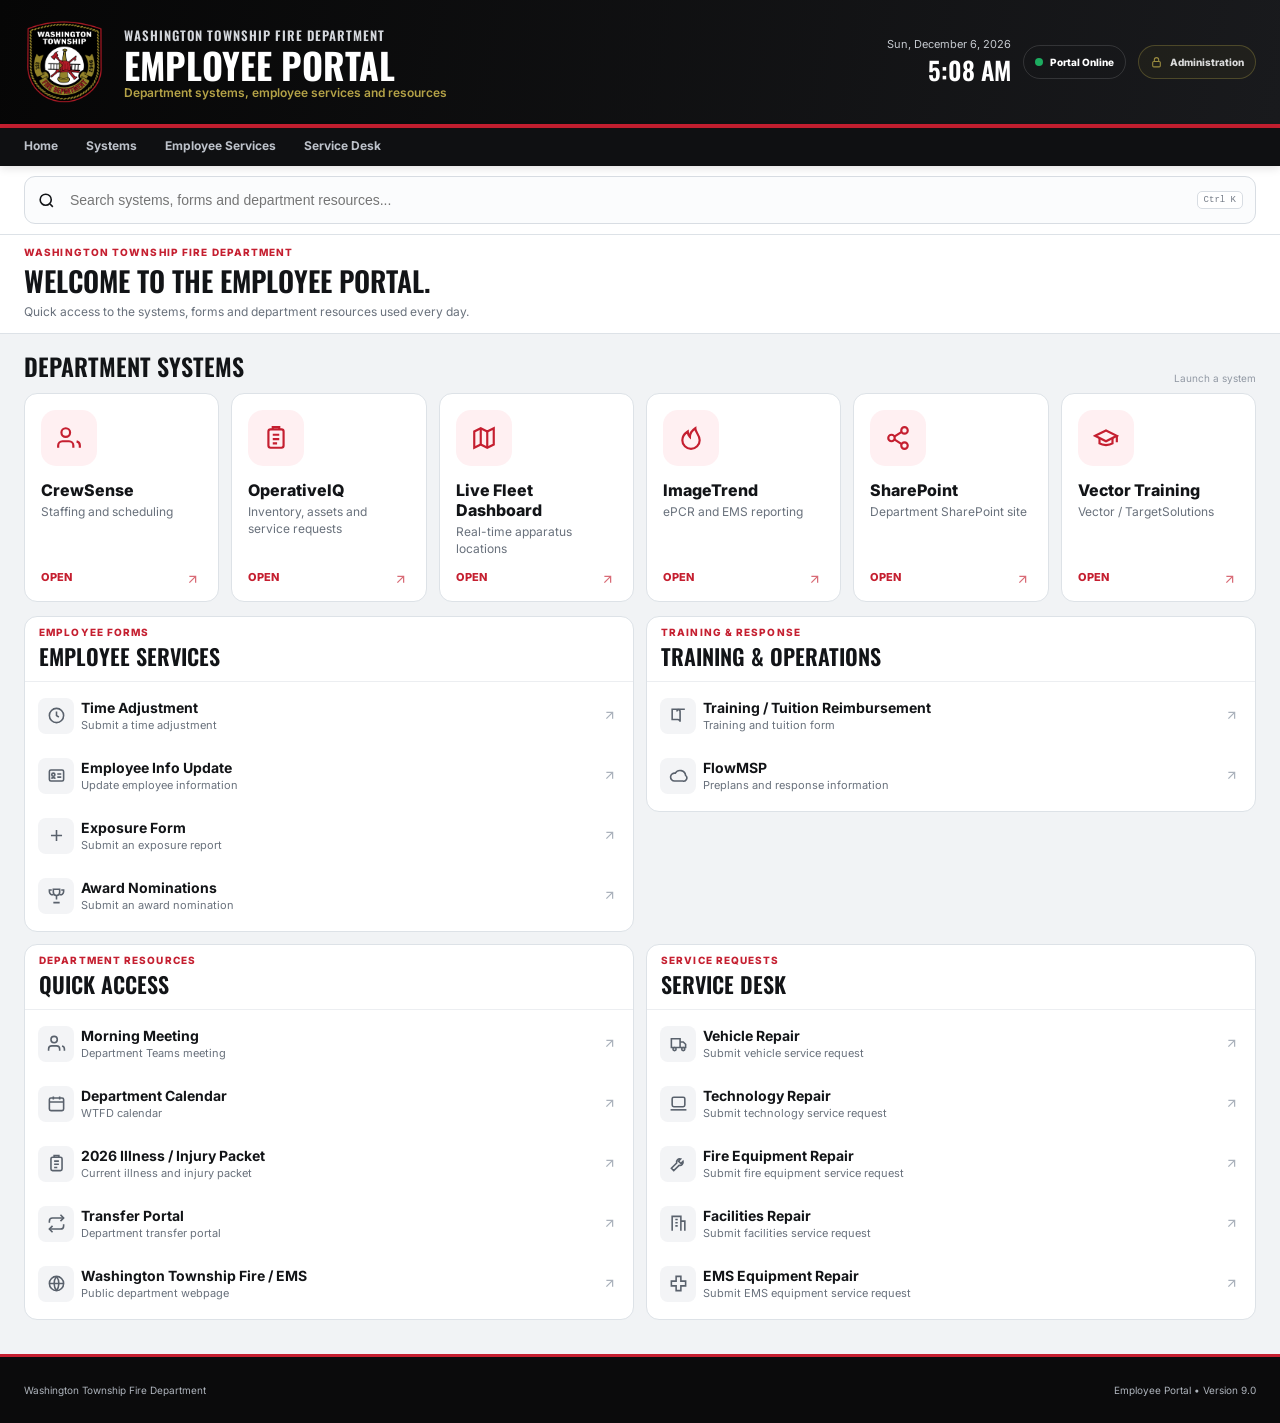
==== index.html @ b6a5c932 "Add files via upload" ====
<!DOCTYPE html>
<html lang="en">
<head>
  <meta charset="UTF-8">
  <meta name="viewport" content="width=device-width,initial-scale=1.0">
  <meta name="theme-color" content="#080808">
  <title>WTFD Employee Portal</title>
  <link rel="preconnect" href="https://fonts.googleapis.com">
  <link rel="preconnect" href="https://fonts.gstatic.com" crossorigin>
  <link href="https://fonts.googleapis.com/css2?family=Inter:wght@400;500;600;700;800&family=Oswald:wght@500;600;700&display=swap" rel="stylesheet">
  <link rel="stylesheet" href="styles.css">
</head>
<body>
<header class="masthead" id="home">
  <div class="shell masthead-inner">
    <div class="brand">
      <img src="assets/wtfd-logo.png" alt="Washington Township Fire Department">
      <div>
        <div class="department">Washington Township Fire Department</div>
        <h1>Employee Portal</h1>
        <div class="tagline">Department systems, employee services and resources</div>
      </div>
    </div>
    <div class="header-right">
      <div class="datetime"><span id="dateText"></span><strong id="timeText"></strong></div>
      <div class="online"><i></i>Portal Online</div>
      <a href="admin.html" class="admin-link"><span data-icon="lock"></span> Administration</a>
    </div>
  </div>
</header>

<nav class="nav">
  <div class="shell nav-inner">
    <a href="#home">Home</a>
    <a href="#systems">Systems</a>
    <a href="#resources">Employee Services</a>
    <a href="#service">Service Desk</a>
  </div>
</nav>

<section class="search-band">
  <div class="shell">
    <label class="search search--wide">
      <span data-icon="search"></span>
      <input id="searchInput" type="search" placeholder="Search systems, forms and department resources...">
      <kbd>Ctrl K</kbd>
    </label>
  </div>
</section>

<section class="welcome">
  <div class="shell welcome-inner welcome-inner--compact">
    <div>
      <div class="eyebrow">Washington Township Fire Department</div>
      <h2>Welcome to the Employee Portal.</h2>
      <p>Quick access to the systems, forms and department resources used every day.</p>
    </div>
  </div>
</section>

<main class="shell main">
  <section id="systems" class="systems-section">
    <div class="section-title"><h2>Department Systems</h2><span>Launch a system</span></div>
    <div id="primaryGrid" class="primary-grid"></div>
  </section>

  <section id="resources">
    <div id="groupsGrid" class="groups-grid"></div>
  </section>

  <div id="emptyState" class="empty" hidden>No matching resources found.</div>
</main>

<footer>
  <div class="shell footer-inner">
    <span>Washington Township Fire Department</span>
    <span>Employee Portal • Version 9.0</span>
  </div>
</footer>
<script src="app.js"></script>
</body>
</html>
---- styles.css ----
:root{
  --black:#070707;--charcoal:#111214;--red:#c51f30;--gold:#9d8b2a;--gold2:#b4a247;
  --goldsoft:#f6f1d8;--redsoft:#fff0f2;--ink:#121417;--muted:#69717c;--line:#dde2e7;--bg:#f1f3f5;
}
*{box-sizing:border-box}html{scroll-behavior:smooth;scroll-padding-top:52px}
body{margin:0;font-family:Inter,system-ui,sans-serif;background:var(--bg);color:var(--ink)}
.shell{width:min(1480px,calc(100% - 48px));margin:0 auto}
.svg-icon{width:19px;height:19px;display:block}
.masthead{background:linear-gradient(100deg,#060606,#191a1d);color:#fff;border-bottom:4px solid var(--red)}
.masthead-inner{height:134px;display:flex;align-items:center;justify-content:space-between;gap:30px}
.brand{display:flex;align-items:center;gap:18px}.brand img{width:88px;height:88px;object-fit:contain}
.department{font:600 12px Oswald,sans-serif;text-transform:uppercase;letter-spacing:.08em;color:#d4d7dc}
.brand h1{margin:2px 0;font:700 38px/1 Oswald,sans-serif;text-transform:uppercase}
.tagline{font-size:11px;color:var(--gold2);font-weight:700}
.header-right{display:flex;align-items:center;gap:12px}.datetime{text-align:right}.datetime span{display:block;font-size:10px;color:#c5c9cf}.datetime strong{font:600 23px Oswald,sans-serif}
.online,.admin-link{height:34px;border:1px solid rgba(255,255,255,.13);border-radius:999px;display:flex;align-items:center;gap:7px;padding:0 11px;font-size:10px;font-weight:800}
.online i{width:8px;height:8px;border-radius:50%;background:#1dac60}
.admin-link{color:#fff;text-decoration:none;border-color:rgba(180,162,71,.38);background:rgba(157,139,42,.12)}.admin-link .svg-icon{width:13px;height:13px;color:var(--gold2)}
.nav{position:sticky;top:0;z-index:100;background:#0f1012;color:#fff;box-shadow:0 2px 9px rgba(0,0,0,.12)}
.nav-inner{height:40px;display:flex;align-items:center;gap:28px}.nav a{height:40px;display:flex;align-items:center;text-decoration:none;color:#bdc2ca;font-size:11px;font-weight:700;border-bottom:3px solid transparent}.nav a:hover{color:#fff;border-color:var(--gold2)}
.welcome{background:#fff;border-bottom:1px solid var(--line)}.welcome-inner{padding:14px 0;display:grid;grid-template-columns:1fr minmax(420px,540px);gap:26px;align-items:center}
.eyebrow{color:var(--red);font-size:9px;text-transform:uppercase;letter-spacing:.11em;font-weight:800}
.welcome h2{margin:2px 0;font:600 26px Oswald,sans-serif;text-transform:uppercase}.welcome p{margin:0;color:var(--muted);font-size:11px}
.search{height:46px;border:1px solid #d8dde3;border-radius:11px;background:#fbfcfd;display:grid;grid-template-columns:22px 1fr auto;align-items:center;gap:9px;padding:0 12px}.search input{border:0;outline:0;background:transparent;font-size:12px}.search kbd{font-size:9px;border:1px solid #d8dde3;border-radius:5px;background:#fff;padding:3px 6px;color:#747b86}
.main{padding:16px 0 34px}.section-title{display:flex;align-items:end;justify-content:space-between;margin-bottom:9px}.section-title h2{margin:0;font:600 22px Oswald,sans-serif;text-transform:uppercase}.section-title span{font-size:9px;color:#9299a4}
.primary-grid{display:grid;grid-template-columns:repeat(6,1fr);gap:10px;margin-bottom:14px}
.primary-card{min-height:148px;background:#fff;border:1px solid var(--line);border-radius:13px;padding:13px;text-decoration:none;color:inherit;display:flex;flex-direction:column;transition:.16s ease}
.primary-card:hover{transform:translateY(-3px);box-shadow:0 10px 22px rgba(18,22,28,.09)}
.primary-icon{width:44px;height:44px;border-radius:12px;background:var(--redsoft);color:var(--red);display:grid;place-items:center;margin-bottom:10px}.primary-title{font-size:13px;font-weight:800}.primary-desc{font-size:10px;color:var(--muted);margin-top:3px}.primary-launch{margin-top:auto;padding-top:8px;color:var(--red);font-size:9px;text-transform:uppercase;font-weight:800;display:flex;justify-content:space-between;align-items:center}.primary-launch .svg-icon{width:15px;height:15px}
.groups-grid{display:grid;grid-template-columns:repeat(2,1fr);gap:12px}.group-panel{background:#fff;border:1px solid var(--line);border-radius:13px;overflow:hidden}.group-head{padding:11px 14px;border-bottom:1px solid #eceef1}.group-head h3{margin:2px 0 0;font:600 18px Oswald,sans-serif;text-transform:uppercase}.group-body{padding:5px}
.resource-row{min-height:54px;border-radius:8px;padding:6px 8px;display:grid;grid-template-columns:34px 1fr 18px;gap:9px;align-items:center;text-decoration:none;color:inherit}.resource-row:hover{background:#f7f8f9}.resource-icon{width:32px;height:32px;border-radius:8px;background:#f3f4f6;color:#59616c;display:grid;place-items:center}.resource-row:hover .resource-icon{background:var(--redsoft);color:var(--red)}.resource-row strong{display:block;font-size:11px}.resource-row small{display:block;font-size:9px;color:var(--muted);margin-top:1px}.resource-row>span{color:#abb2bc}.resource-row>span .svg-icon{width:14px;height:14px}
.empty{margin:24px 0;padding:24px;text-align:center;background:#fff;border:1px solid var(--line);border-radius:12px;color:var(--muted)}
footer{background:#0b0b0c;color:#aeb4bc;border-top:3px solid var(--red)}.footer-inner{height:66px;display:flex;align-items:center;justify-content:space-between;font-size:9px}
.hidden{display:none!important}
@media(max-width:1100px){.primary-grid{grid-template-columns:repeat(3,1fr)}}
@media(max-width:850px){.header-right{display:none}.welcome-inner{grid-template-columns:1fr;gap:10px}.groups-grid{grid-template-columns:1fr}.masthead-inner{height:120px}}
@media(max-width:600px){.shell{width:calc(100% - 28px)}.brand img{width:64px;height:64px}.brand h1{font-size:28px}.department{font-size:9px}.tagline{font-size:9px}.nav{display:none}.primary-grid{grid-template-columns:1fr}.search kbd{display:none}}


/* =========================
   VERSION 8 POLISH PASS
   ========================= */

/* Header readability */
.department{
  font-size:13px;
}
.tagline{
  font-size:13px;
  font-weight:600;
}
.datetime span{
  font-size:11px;
}
.datetime strong{
  font-size:25px;
}

/* Navigation readability */
.nav a{
  font-size:12px;
}

/* Welcome block */
.welcome h2{
  font-size:30px;
}
.welcome p{
  font-size:13px;
  line-height:1.5;
}
.eyebrow{
  font-size:10px;
}
.search input{
  font-size:14px;
}

/* Section hierarchy */
.section-title h2{
  font-size:24px;
}
.section-title span{
  font-size:10px;
}

/* Department system cards */
.primary-card{
  min-height:154px;
  transition:
    transform .18s ease,
    box-shadow .18s ease,
    border-color .18s ease,
    background .18s ease;
}
.primary-card:hover{
  transform:translateY(-6px);
  box-shadow:0 16px 30px rgba(18,22,28,.12);
  border-color:#c9cfd7;
  background:#fff;
}
.primary-icon{
  width:48px;
  height:48px;
  transition:
    background .18s ease,
    color .18s ease,
    transform .18s ease;
}
.primary-card:hover .primary-icon{
  background:#ffe3e7;
  color:#a91527;
  transform:scale(1.04);
}
.primary-title{
  font-size:15px;
}
.primary-desc{
  font-size:12px;
  line-height:1.4;
}
.primary-launch{
  font-size:11px;
}
.primary-launch .svg-icon{
  opacity:.65;
  transform:translate(-2px,2px);
  transition:opacity .18s ease, transform .18s ease;
}
.primary-card:hover .primary-launch .svg-icon{
  opacity:1;
  transform:translate(0,0);
}

/* Lower panels: stronger type, less wasted height */
.groups-grid{
  align-items:start;
}
.group-panel{
  align-self:start;
}
.group-head{
  padding-top:10px;
  padding-bottom:10px;
}
.group-head h3{
  font-size:22px;
}
.group-body{
  padding:4px 5px 6px;
}
.resource-row{
  min-height:50px;
  padding-top:5px;
  padding-bottom:5px;
  transition:background .15s ease, transform .15s ease;
}
.resource-row:hover{
  transform:translateX(2px);
}
.resource-row strong{
  font-size:14px;
}
.resource-row small{
  font-size:11px;
  line-height:1.35;
  margin-top:2px;
}
.resource-icon{
  width:34px;
  height:34px;
}
.resource-row>span .svg-icon{
  width:15px;
  height:15px;
}

/* Keep the Administration button intentionally muted */
.admin-link{
  opacity:.88;
}
.admin-link:hover{
  opacity:1;
}

/* Slightly stronger footer readability */
.footer-inner{
  font-size:10px;
}

@media(max-width:1100px){
  .primary-title{font-size:15px}
  .primary-desc{font-size:12px}
}
@media(max-width:850px){
  .welcome h2{font-size:28px}
  .welcome p{font-size:12px}
}
@media(max-width:600px){
  .department{font-size:10px}
  .tagline{font-size:10px}
  .welcome h2{font-size:25px}
  .search input{font-size:13px}
  .primary-title{font-size:15px}
  .primary-desc{font-size:12px}
  .resource-row strong{font-size:13px}
  .resource-row small{font-size:11px}
}


/* =========================
   VERSION 9 FINAL POLISH
   ========================= */

/* Slightly shorter header */
.masthead-inner{
  height:124px;
}
.brand img{
  width:82px;
  height:82px;
}
.brand h1{
  font-size:36px;
}
.tagline{
  font-size:12px;
}

/* Dedicated search band */
.search-band{
  background:#fff;
  border-bottom:1px solid var(--line);
  padding:10px 0;
}
.search--wide{
  width:100%;
  max-width:none;
  height:48px;
}
.search--wide input{
  font-size:14px;
}
.welcome{
  border-bottom:1px solid var(--line);
}
.welcome-inner--compact{
  display:block;
  padding:11px 0 12px;
}
.welcome-inner--compact h2{
  margin-top:2px;
  margin-bottom:2px;
  font-size:28px;
}
.welcome-inner--compact p{
  font-size:12px;
}

/* More app-like Department System tiles */
.primary-grid{
  gap:12px;
}
.primary-card{
  min-height:176px;
  padding:16px;
}
.primary-icon{
  width:56px;
  height:56px;
  border-radius:15px;
  margin-bottom:14px;
}
.primary-icon .svg-icon{
  width:26px;
  height:26px;
}
.primary-title{
  font-size:16px;
}
.primary-desc{
  font-size:12px;
  line-height:1.45;
}
.primary-launch{
  font-size:11px;
  padding-top:12px;
}

/* Touch-friendly resource rows */
.resource-row{
  min-height:60px;
  padding-top:8px;
  padding-bottom:8px;
  transition:
    background .15s ease,
    transform .15s ease,
    box-shadow .15s ease;
}
.resource-row:hover{
  background:#f7f8f9;
  transform:translateX(3px);
  box-shadow:inset 3px 0 0 var(--gold);
}
.resource-icon{
  width:36px;
  height:36px;
}
.resource-row strong{
  font-size:14px;
}
.resource-row small{
  font-size:11px;
}
.resource-row>span{
  transition:color .15s ease, transform .15s ease;
}
.resource-row:hover>span{
  color:var(--red);
  transform:translate(2px,-1px);
}

/* Lower panel tightening while preserving readability */
.group-head{
  padding-top:9px;
  padding-bottom:9px;
}
.group-body{
  padding-top:4px;
  padding-bottom:5px;
}

/* Keep Administration understated */
.admin-link{
  opacity:.84;
  background:rgba(157,139,42,.08);
}
.admin-link:hover{
  opacity:1;
  background:rgba(157,139,42,.14);
}

/* Slightly more compact nav spacing */
.nav-inner{
  height:38px;
}
.nav a{
  height:38px;
}

/* Better above-the-fold balance */
.main{
  padding-top:14px;
}

@media(max-width:850px){
  .masthead-inner{
    height:114px;
  }
  .brand img{
    width:72px;
    height:72px;
  }
  .brand h1{
    font-size:32px;
  }
}
@media(max-width:600px){
  .masthead-inner{
    height:104px;
  }
  .primary-card{
    min-height:158px;
  }
  .welcome-inner--compact h2{
    font-size:24px;
  }
}
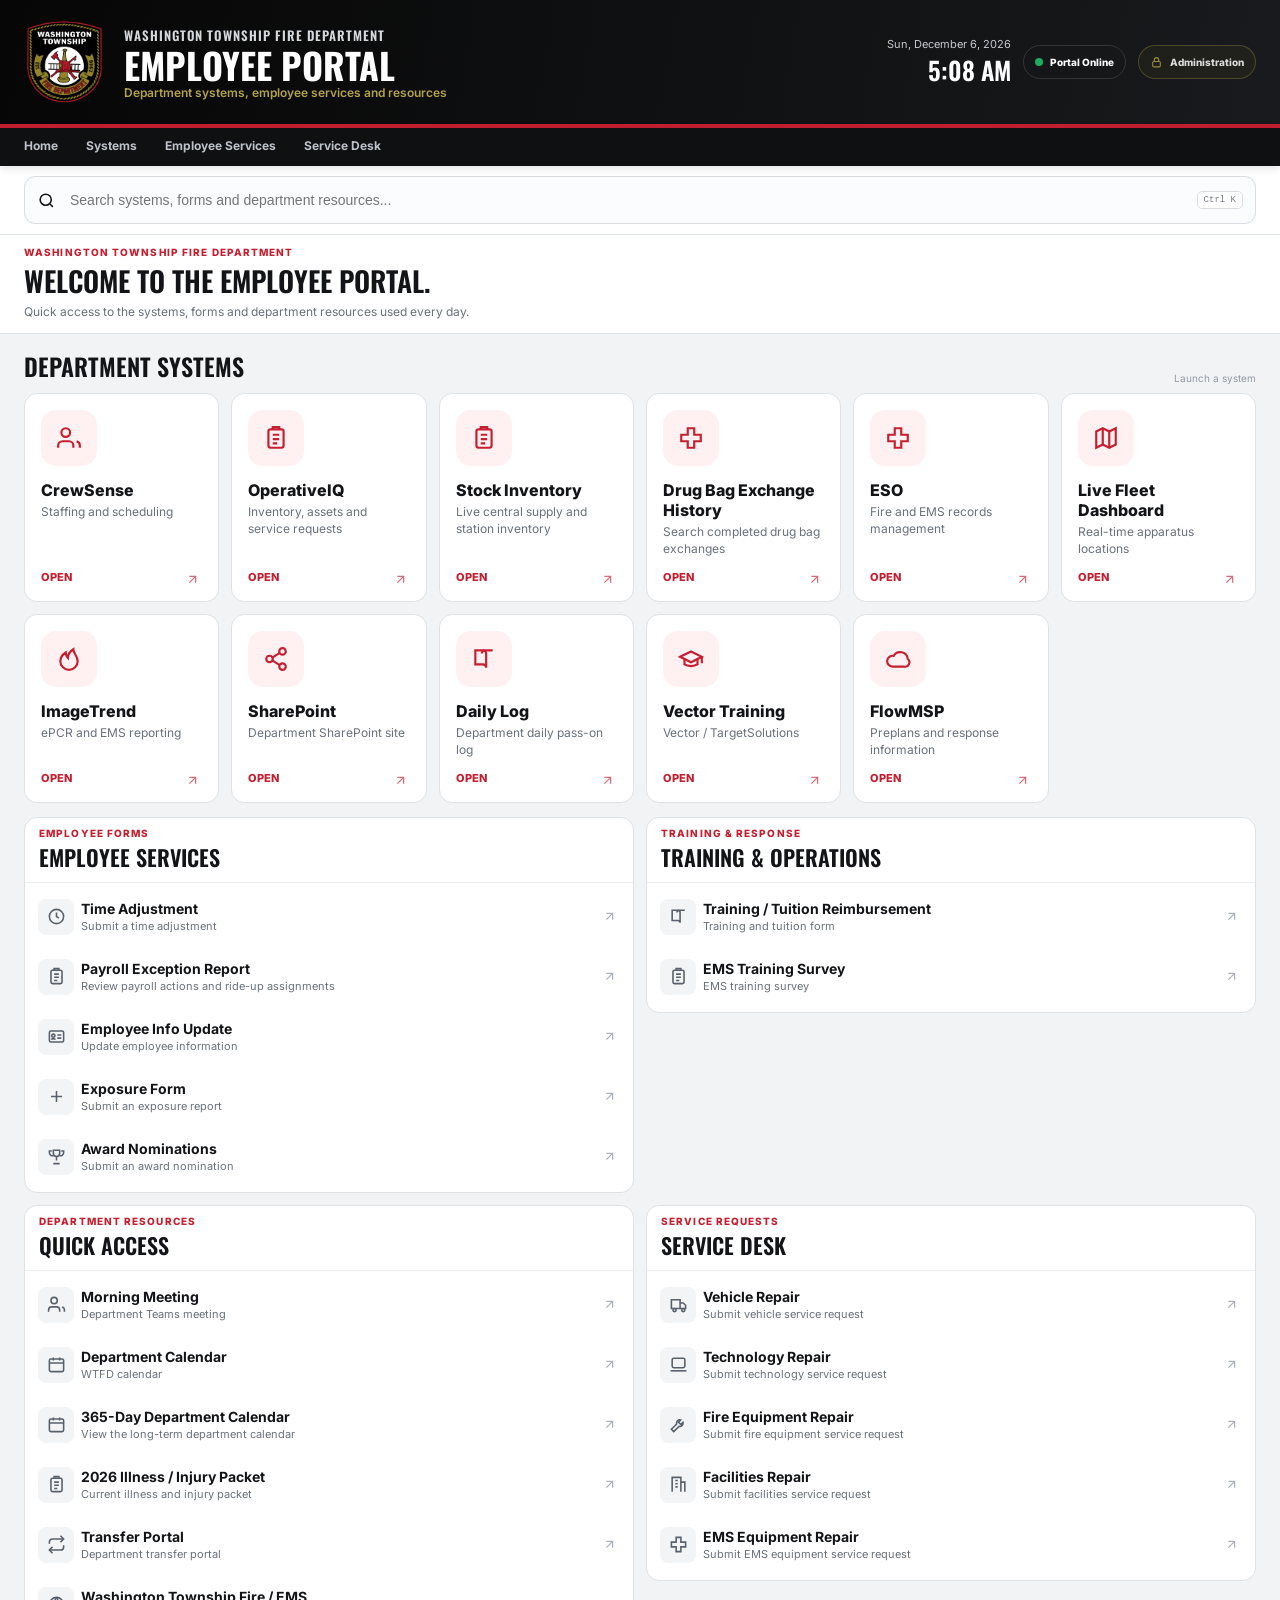
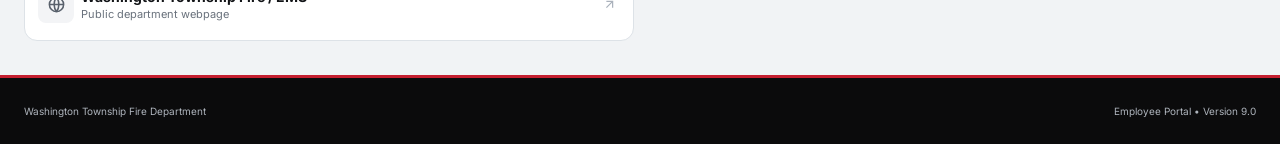
==== commit 9a7e9493: "Use canonical /admin path to prevent Pages redirect loop" ====
--- a/index.html
+++ b/index.html
@@ -24,7 +24,7 @@
     <div class="header-right">
       <div class="datetime"><span id="dateText"></span><strong id="timeText"></strong></div>
       <div class="online"><i></i>Portal Online</div>
-      <a href="admin.html" class="admin-link"><span data-icon="lock"></span> Administration</a>
+      <a href="/admin" class="admin-link"><span data-icon="lock"></span> Administration</a>
     </div>
   </div>
 </header>
